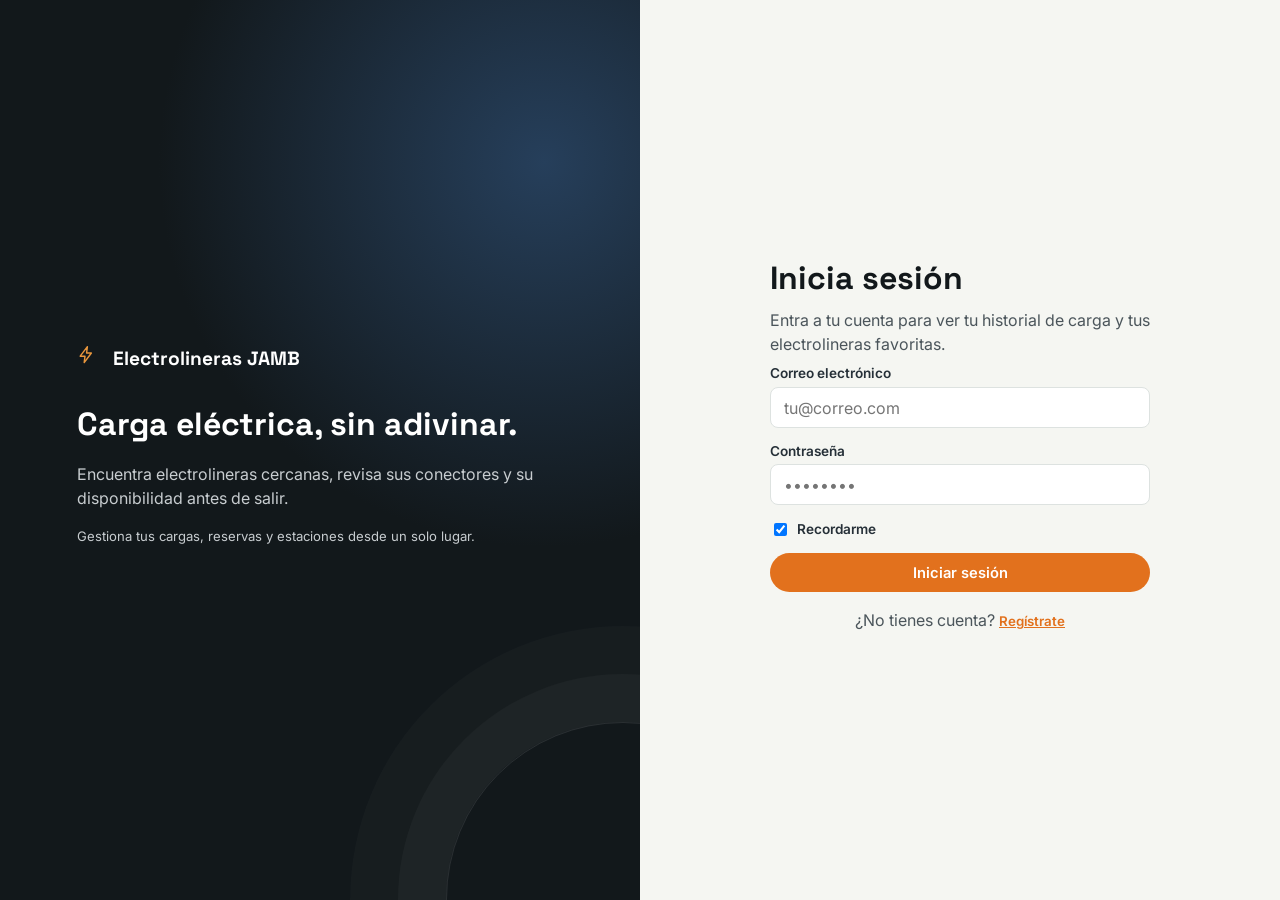
==== index.html @ 21579cc5 "Beta 1.1 J.Bolagay" ====
<!doctype html>
<html lang="es">
<head>
  <meta charset="UTF-8" />
  <meta name="viewport" content="width=device-width, initial-scale=1.0" />
  <meta name="theme-color" content="#12181b" />
  <meta name="description" content="Electrolineras JAMB: encuentra, planea y registra la carga de tu vehículo eléctrico." />
  <link rel="preconnect" href="https://fonts.googleapis.com" />
  <link rel="preconnect" href="https://fonts.gstatic.com" crossorigin />
  <link href="https://fonts.googleapis.com/css2?family=Space+Grotesk:wght@500;600;700&family=Inter:wght@400;500;600;700&display=swap" rel="stylesheet" />
  <link rel="stylesheet" href="style.css" />
  <title>Electrolineras JAMB</title>
</head>
<body>
  <div id="root"></div>

  <!-- Núcleo -->
  <script src="js/supabase-config.js?v=4"></script>
  <script src="js/supabase-api.js?v=1"></script>
  <script src="js/constants.js?v=3"></script>
  <script src="js/utils.js?v=3"></script>
  <script src="js/icons.js?v=3"></script>
  <script src="js/storage.js?v=3"></script>
  <script src="js/state.js?v=3"></script>

  <!-- Lógica de dominio -->
  <script src="js/stations.js?v=3"></script>
  <script src="js/reservations.js?v=3"></script>

  <!-- Vistas -->
  <script src="js/views/today.js?v=3"></script>
  <script src="js/views/plan.js?v=3"></script>
  <script src="js/views/progress.js?v=3"></script>
  <script src="js/views/library.js?v=3"></script>
  <script src="js/views/history.js?v=3"></script>
  <script src="js/views/reservations.js?v=3"></script>
  <script src="js/views/charging.js?v=3"></script>
  <script src="js/views/garage.js?v=3"></script>
  <script src="js/views/admin.js?v=3"></script>

  <!-- Shell / arranque -->
  <script src="js/app.js?v=3"></script>
</body>
</html>
---- style.css ----
/* style.css — Electrolineras JAMB (vanilla JS) */
:root{
  --color-graphite-900:#12181b;--color-graphite-800:#1b2328;--color-graphite-700:#263038;--color-graphite-600:#3a464e;
  --color-blue-600:#e2711d;--color-blue-500:#f28c28;--color-blue-100:#fde9d0;
  --color-copper-500:#e8963d;--color-copper-100:#fbe9d3;
  --color-teal-500:#3fa796;--color-teal-100:#e0f2ee;
  --color-paper-100:#f5f6f2;--color-paper-000:#fff;
  --color-ink-900:#1b2023;--color-ink-600:#4b555b;--color-ink-300:#8b969c;
  --color-line-200:#dde2e0;--color-danger-500:#d9564a;--color-danger-100:#fbe4e1;
  --font-display:"Space Grotesk","Segoe UI",sans-serif;--font-body:"Inter","Segoe UI",sans-serif;
  --radius-sm:8px;--radius-md:14px;--radius-lg:22px;--radius-pill:999px;
  --shadow-card:0 1px 2px #12181b0f,0 10px 24px -14px #12181b47;
  --shadow-pop:0 20px 44px -18px #12181b66;
  --ease:cubic-bezier(.4,0,.2,1);
}
*{box-sizing:border-box}
::selection{background:var(--color-blue-100);color:var(--color-graphite-900)}
html,body{height:100%}
body{margin:0;font-family:var(--font-body);color:var(--color-ink-900);background:var(--color-paper-100);}
h1,h2,h3,h4{font-family:var(--font-display);margin:0 0 .3em;color:var(--color-graphite-900);}
p{margin:0 0 .6em;line-height:1.5;}
.muted{color:var(--color-ink-600);}
.small{font-size:.82rem;}
.eyebrow{text-transform:uppercase;letter-spacing:.06em;font-size:.72rem;font-weight:600;color:var(--color-blue-600);margin:0 0 .2em;}
button{font-family:inherit;cursor:pointer;}
button:disabled{cursor:not-allowed;}
input,select{font-family:inherit;font-size:1rem;padding:.6em .8em;border:1px solid var(--color-line-200);border-radius:var(--radius-sm);background:#fff;color:var(--color-ink-900);width:100%;}
input:focus,select:focus,button:focus-visible{outline:2px solid var(--color-blue-500);outline-offset:1px;}
.icon svg{width:1em;height:1em;display:block;}
.icon{display:inline-flex;width:1.2em;height:1.2em;}

/* --- Botones --- */
.btn{display:inline-flex;align-items:center;gap:.4em;padding:.65em 1.1em;border-radius:var(--radius-pill);border:1px solid transparent;font-weight:600;font-size:.92rem;transition:transform .15s var(--ease),background .15s;}
.btn:active{transform:scale(.97);}
.btn--primary{background:var(--color-blue-600);color:#fff;}
.btn--primary:hover{background:var(--color-blue-500);}
.btn--ghost{background:transparent;border-color:var(--color-line-200);color:var(--color-graphite-800);}
.btn--ghost:hover{background:var(--color-paper-100);}
.btn--danger{background:var(--color-danger-500);color:#fff;}
.btn--success{background:var(--color-teal-500);color:#fff;}
.btn--small{padding:.4em .8em;font-size:.82rem;}
.btn--block{width:100%;justify-content:center;}
.btn--icon{padding:.5em;border-radius:var(--radius-pill);background:transparent;border:1px solid var(--color-line-200);}
.btn--favorite-active{background:var(--color-copper-100);border-color:var(--color-copper-500);color:#8a5417;}
.link-btn{background:none;border:none;color:var(--color-blue-600);font-weight:600;text-decoration:underline;padding:0;}

/* --- Auth --- */
.auth-layout{display:grid;grid-template-columns:1fr 1fr;min-height:100vh;}
.auth-layout__panel{background:radial-gradient(circle at 85% 18%,#263f5b 0,#12181b 42%);color:#fff;padding:clamp(2rem,6vw,5rem);display:flex;flex-direction:column;justify-content:center;gap:.5rem;}
.auth-layout__panel h2{color:#fff;font-size:2rem;}
.auth-layout__panel p{color:#c8cdd0;}
.auth-layout__logo{display:flex;align-items:center;gap:.5em;font-family:var(--font-display);font-weight:700;font-size:1.2rem;margin-bottom:1.5rem;}
.auth-layout__logo .icon{color:var(--color-copper-500);width:1.4em;height:1.4em;}
.auth-layout__content{display:flex;align-items:center;justify-content:center;padding:2rem;}
.auth-card{width:100%;max-width:380px;}
.auth-switch{margin-top:1rem;text-align:center;color:var(--color-ink-600);}
.form-error{color:var(--color-danger-500);font-size:.85rem;}
@media (max-width:800px){.auth-layout{grid-template-columns:1fr;}.auth-layout__panel{padding:2rem;}}

/* --- Formularios --- */
.form{display:flex;flex-direction:column;gap:.9rem;}
.form label{display:flex;flex-direction:column;gap:.35rem;font-size:.85rem;font-weight:600;color:var(--color-graphite-700);}
.form-row{display:grid;grid-template-columns:1fr 1fr 1fr;gap:.7rem;}
.form--inline{flex-direction:row;align-items:flex-end;flex-wrap:wrap;gap:.7rem;}
.form--inline label{flex:1;min-width:140px;}
.checkbox-label{flex-direction:row !important;align-items:center;gap:.5em !important;}
.checkbox-label input{width:auto;}

/* --- App shell --- */
.app-shell__nav ul{list-style:none;margin:0;padding:0;display:flex;flex-direction:column;gap:.2rem;}
.nav-link{display:flex;align-items:center;gap:.7em;width:100%;text-align:left;background:none;border:none;color:#c8cdd0;padding:.7em .8em;border-radius:var(--radius-sm);font-weight:600;}
.nav-link:hover{background:rgba(255,255,255,.06);}
.nav-link.is-active{background:var(--color-blue-600);color:#fff;}
.app-shell__main{display:flex;flex-direction:column;min-width:0;}
.app-shell__topbar{display:flex;justify-content:space-between;align-items:center;padding:.85rem 2rem;border-bottom:1px solid var(--color-line-200);background:rgba(255,255,255,.94);position:sticky;top:0;z-index:20;}
.app-shell__topbar-context{display:flex;align-items:center;gap:1rem;font-size:.85rem;font-weight:600;color:var(--color-ink-600);}
.topbar-notifications{position:relative;display:inline-flex;align-items:center;justify-content:center;width:2.2rem;height:2.2rem;border:1px solid var(--color-line-200);border-radius:50%;background:#fff;color:var(--color-graphite-700);}.topbar-notifications .icon{width:1.1rem;height:1.1rem}.notification-count{position:absolute;top:-.25rem;right:-.2rem;min-width:1.1rem;height:1.1rem;padding:0 .25rem;border-radius:50%;background:var(--color-danger-500);color:#fff;font-size:.65rem;line-height:1.1rem;text-align:center;font-weight:700;}
.topbar-context__section{font-family:var(--font-display);color:var(--color-graphite-800);}
.topbar-context__status{display:flex;align-items:center;gap:.35rem;font-size:.72rem;color:#1f6e60;font-weight:700;}
.view-container{flex:1;padding:clamp(1.25rem,3vw,2.5rem);max-width:1160px;width:100%;margin:0 auto;}
@media (max-width:520px){.auth-layout__panel{min-height:38vh;padding:1.5rem;}.auth-layout__panel h2{font-size:1.55rem}.auth-layout__panel .small{display:none}.auth-layout__content{padding:1.5rem 1rem}.form-row{grid-template-columns:1fr}.modal__actions{flex-direction:column-reverse}.modal__actions .btn{width:100%;justify-content:center}.station-card__actions .btn{flex:1;justify-content:center}}
@media (max-width:520px){.app-shell__topbar-context{gap:.45rem}.topbar-context__status{font-size:0}.topbar-context__status .live-dot{font-size:initial}.view-container{padding:.9rem}.stat-grid{grid-template-columns:1fr 1fr;gap:.65rem}.stat-card{padding:.8rem}.station-grid{grid-template-columns:1fr}.card{padding:1rem}.filter-bar__row select{width:100%}.search-box{min-width:100%}.reservation-row__actions{width:100%}.reservation-row__actions .btn{flex:1;justify-content:center}}

.view-header{margin-bottom:1.25rem;}
.view-header h1{font-size:clamp(1.65rem,3vw,2.15rem);letter-spacing:-.04em;}
.quick-actions{display:flex;gap:.6rem;flex-wrap:wrap;margin-top:1rem;}
.network-banner{display:flex;align-items:center;gap:.75rem;margin-bottom:1.5rem;padding:.8rem 1rem;border:1px solid #bfe5dc;background:linear-gradient(105deg,#effaf7,#fff);border-radius:var(--radius-md);color:var(--color-graphite-800);}
.network-banner__icon{display:inline-flex;width:2rem;height:2rem;padding:.45rem;border-radius:50%;background:var(--color-teal-100);color:#1f6e60;}
.network-banner strong{display:block;font-size:.86rem;}
.network-banner span:not(.badge):not(.network-banner__icon){font-size:.76rem;color:var(--color-ink-600);}
.section-title{margin-top:2rem;font-size:1.15rem;}
.view-actions{margin-bottom:1rem;}

/* --- Tarjetas / stats --- */
.card{background:#fff;border-radius:var(--radius-md);padding:1.2rem;box-shadow:var(--shadow-card);margin-bottom:1rem;}
.stat-grid{display:grid;grid-template-columns:repeat(auto-fit,minmax(160px,1fr));gap:1rem;margin-bottom:1.5rem;}
.stat-card{background:#fff;border-radius:var(--radius-md);padding:1rem 1.2rem;box-shadow:var(--shadow-card);display:flex;align-items:center;gap:.8em;}
.stat-card__icon{width:2.2em;height:2.2em;border-radius:50%;background:var(--color-blue-100);color:var(--color-blue-600);display:flex;align-items:center;justify-content:center;flex-shrink:0;}
.stat-card__value{margin:0;font-weight:700;font-size:1.15rem;font-family:var(--font-display);}
.stat-card__label{margin:0;font-size:.78rem;color:var(--color-ink-600);}

.highlight-card{border:1px solid var(--color-line-200);}
.highlight-card__row{display:flex;justify-content:space-between;align-items:center;gap:1rem;flex-wrap:wrap;}
.network-map-card{padding-bottom:.9rem}.network-map{position:relative;min-height:230px;margin-top:1rem;overflow:hidden;border-radius:var(--radius-md);background:radial-gradient(circle at 20% 30%,#d8efe9 0 10%,transparent 11%),radial-gradient(circle at 78% 70%,#dbe8f7 0 13%,transparent 14%),linear-gradient(135deg,#edf4f0,#dce9ee);border:1px solid #c9dedb}.network-map::before,.network-map::after{content:'';position:absolute;background:rgba(63,167,150,.18);transform:rotate(-18deg);border-radius:50%}.network-map::before{width:140%;height:34px;top:42%;left:-20%}.network-map::after{width:120%;height:26px;top:66%;left:2%;transform:rotate(28deg)}.map-marker{position:absolute;left:var(--x);top:var(--y);z-index:2;width:2rem;height:2rem;border:3px solid #fff;border-radius:50% 50% 50% 0;transform:rotate(-45deg);box-shadow:0 4px 10px #12181b44;background:var(--color-blue-600);color:#fff}.map-marker span{display:block;transform:rotate(45deg);font-size:.7rem;font-weight:700}.map-marker:hover{transform:rotate(-45deg) scale(1.15)}.map-marker--ocupada{background:var(--color-copper-500)}.map-marker--mantenimiento{background:var(--color-ink-300)}.map-label{position:absolute;z-index:1;color:#4b7774;font-size:.78rem;font-weight:700}.map-label--one{left:1rem;bottom:.8rem}.map-legend{display:flex;gap:1rem;flex-wrap:wrap;margin-top:.7rem;font-size:.72rem;color:var(--color-ink-600)}.legend-dot{display:inline-block;width:.55rem;height:.55rem;border-radius:50%;margin-right:.25rem;background:var(--color-blue-600)}.legend-dot--busy{background:var(--color-copper-500)}.legend-dot--maintenance{background:var(--color-ink-300)}.network-banner__refresh{margin-left:auto}

/* --- Estaciones --- */
.station-grid{display:grid;grid-template-columns:repeat(auto-fill,minmax(260px,1fr));gap:1rem;}
.station-card__top{display:flex;justify-content:space-between;align-items:flex-start;gap:.6em;}
.station-card__meta{display:flex;gap:.9em;flex-wrap:wrap;font-size:.82rem;color:var(--color-ink-600);margin:.4em 0;}
.station-card__actions{display:flex;gap:.5em;margin-top:.6em;flex-wrap:wrap;}
.station-card__live{display:flex;gap:.45rem;flex-wrap:wrap;font-size:.74rem;color:var(--color-ink-600);padding:.55rem .65rem;background:var(--color-paper-100);border-radius:var(--radius-sm);}
.station-card__live span:not(:last-child)::after{content:'·';margin-left:.45rem;color:var(--color-ink-300);}
.live-strip{display:flex;align-items:center;gap:.45rem;width:max-content;max-width:100%;margin:-.55rem 0 1rem;padding:.4rem .7rem;border-radius:var(--radius-pill);background:var(--color-teal-100);color:#1f6e60;font-size:.76rem;font-weight:600;}
.live-dot{width:.5rem;height:.5rem;border-radius:50%;background:var(--color-teal-500);box-shadow:0 0 0 4px #3fa79622;animation:pulse 1.8s ease-in-out infinite;}
.reservation-estimate{font-weight:700;color:var(--color-graphite-800);}
.badge{display:inline-block;padding:.25em .7em;border-radius:var(--radius-pill);font-size:.72rem;font-weight:700;white-space:nowrap;}
.badge--teal{background:var(--color-teal-100);color:#1f6e60;}
.badge--copper{background:var(--color-copper-100);color:#8a5417;}
.badge--ink{background:#e7e9e8;color:var(--color-ink-600);}
.badge--danger{background:var(--color-danger-100);color:#9c2f26;}
.rating{color:var(--color-copper-500);font-size:.85rem;margin:.2em 0;}

/* --- Filtros --- */
.filter-bar__row{display:flex;gap:.7rem;flex-wrap:wrap;margin-bottom:1rem;}
.search-box{flex:1;min-width:180px;display:flex;align-items:center;gap:.5em;background:#fff;border:1px solid var(--color-line-200);border-radius:var(--radius-pill);padding:.3em .9em;}
.search-box .icon{color:var(--color-ink-300);}
.search-box input{border:none;padding:.4em 0;}
.search-box input:focus{outline:none;}
.filter-bar__row select{width:auto;border-radius:var(--radius-pill);}
.filter-check{display:inline-flex;align-items:center;gap:.4rem;padding:.55rem .75rem;border:1px solid var(--color-line-200);border-radius:var(--radius-pill);background:#fff;font-size:.78rem;white-space:nowrap}.filter-check input{width:auto;margin:0}

/* --- Actividad / historial --- */
.activity-list{list-style:none;margin:0;padding:0;display:flex;flex-direction:column;gap:.5rem;}
.activity-row{display:flex;align-items:center;gap:.8em;background:#fff;border-radius:var(--radius-md);padding:.7em 1em;box-shadow:var(--shadow-card);}
.activity-row__icon{width:2em;height:2em;border-radius:50%;background:var(--color-blue-100);color:var(--color-blue-600);display:flex;align-items:center;justify-content:center;flex-shrink:0;}
.activity-row__body{flex:1;}
.activity-row__body p{margin:0;}
.activity-row__kwh{font-weight:700;}
.activity-row__end{text-align:right;}
.activity-row__end p{margin:0;}

/* --- Plan --- */
.plan-list{display:flex;flex-direction:column;gap:.6rem;}
.plan-row{display:flex;align-items:center;justify-content:space-between;gap:1rem;flex-wrap:wrap;}
.plan-row--today{border:1.5px solid var(--color-blue-500);}
.plan-row__day{min-width:110px;}
.plan-row__body{flex:1;}
.plan-row__body p{margin:0;}
.plan-row__actions{display:flex;gap:.4em;}

/* --- Progreso --- */
.progress-chart{width:100%;height:220px;}
.progress-bar{height:10px;border-radius:var(--radius-pill);background:var(--color-line-200);overflow:hidden;margin-top:.5em;}
.progress-bar__fill{height:100%;background:var(--color-teal-500);border-radius:var(--radius-pill);transition:width .3s var(--ease);}
.compliance__row{display:flex;justify-content:space-between;align-items:center;}
.compliance__pct{font-family:var(--font-display);font-size:1.6rem;font-weight:700;margin:0;}

/* --- Biblioteca / detalle --- */
.chip-row{display:flex;flex-wrap:wrap;gap:.4em;}
.chip{background:var(--color-paper-100);border-radius:var(--radius-pill);padding:.3em .8em;font-size:.78rem;color:var(--color-graphite-700);}
.chip--pickable{border:1px solid var(--color-line-200);cursor:pointer;background:#fff;}
.chip--pickable.is-active{background:var(--color-blue-600);color:#fff;border-color:var(--color-blue-600);}
.chip-row--pick{gap:.5em;}
.connector-list{list-style:none;padding:0;margin:0 0 1rem;display:flex;flex-direction:column;gap:.4rem;}
.connector-list li{display:flex;justify-content:space-between;background:var(--color-paper-100);padding:.5em .8em;border-radius:var(--radius-sm);font-size:.88rem;}
.station-detail__top{display:flex;justify-content:space-between;align-items:center;margin-bottom:.5em;}
.price-line{font-weight:600;}

/* --- Reservas --- */
.reservation-list{display:flex;flex-direction:column;gap:.6rem;}
.reservation-row{display:flex;justify-content:space-between;align-items:center;gap:1rem;flex-wrap:wrap;}
.reservation-row p{margin:0;}
.reservation-row__actions{display:flex;gap:.4em;}

/* --- Carga guiada --- */
.view--charging{max-width:480px;margin:0 auto;position:relative;}
.charging__exit{position:absolute;top:0;right:0;}
.charging__progress{display:flex;gap:.4em;margin:.5rem 0 1.2rem;}
.charging__dot{height:6px;flex:1;border-radius:var(--radius-pill);background:var(--color-line-200);}
.charging__dot.is-active{background:var(--color-blue-600);}
.connector-pick{display:flex;flex-direction:column;gap:.6rem;}
.connector-pick__item{display:flex;justify-content:space-between;align-items:center;width:100%;background:#fff;border:1px solid var(--color-line-200);border-radius:var(--radius-md);padding:.9em 1.1em;text-align:left;}
.connector-pick__item:hover{border-color:var(--color-blue-500);}
.connector-pick__item.is-disabled{opacity:.5;cursor:not-allowed;}
.connector-pick__item p{margin:0;}
.charging__confirm,.charging__live,.charging__summary{text-align:center;}
.charging__ring{width:120px;height:120px;border-radius:50%;background:var(--color-blue-100);color:var(--color-blue-600);display:flex;align-items:center;justify-content:center;margin:0 auto 1rem;font-size:2.4rem;animation:pulse 1.6s ease-in-out infinite;}
@keyframes pulse{0%,100%{transform:scale(1);}50%{transform:scale(1.06);}}
.charging__kwh{font-family:var(--font-display);font-size:2.2rem;font-weight:700;margin:0;}
.charging__summary-icon{display:inline-flex;width:3em;height:3em;border-radius:50%;background:var(--color-teal-100);color:var(--color-teal-500);align-items:center;justify-content:center;margin-bottom:.5rem;}
.charging__summary-grid{display:grid;grid-template-columns:1fr 1fr;gap:.8rem;margin:1rem 0;text-align:left;}
.charging__summary-item p{margin:0;}
.charging__summary-item p:last-child{font-weight:700;font-size:1.05rem;}

/* --- Modal --- */
.modal-overlay{position:fixed;inset:0;background:rgba(18,24,27,.55);display:flex;align-items:center;justify-content:center;padding:1rem;z-index:100;}
.modal{background:#fff;border-radius:var(--radius-lg);padding:1.5rem;max-width:480px;width:100%;max-height:90vh;overflow-y:auto;box-shadow:var(--shadow-pop);}
.modal__header{display:flex;justify-content:space-between;align-items:flex-start;margin-bottom:1rem;}
.modal__header h2{margin:0;}
.modal__actions{display:flex;justify-content:flex-end;gap:.6em;margin-top:1.2rem;}

/* --- Toast --- */
.toast{position:fixed;bottom:1.5rem;left:50%;transform:translate(-50%,20px);background:var(--color-graphite-900);color:#fff;padding:.75em 1.3em;border-radius:var(--radius-pill);box-shadow:var(--shadow-pop);opacity:0;transition:all .25s var(--ease);z-index:200;font-size:.9rem;}
.toast.is-visible{opacity:1;transform:translate(-50%,0);}
.toast--danger{background:var(--color-danger-500);}
.toast--teal{background:var(--color-teal-500);}
.notification-list{display:flex;flex-direction:column;gap:.5rem}.notification-item{display:flex;align-items:flex-start;gap:.7rem;width:100%;padding:.75rem;border:1px solid transparent;border-radius:var(--radius-sm);background:var(--color-paper-100);text-align:left}.notification-item.is-unread{border-color:#bfe5dc;background:#effaf7}.notification-item strong,.notification-item small{display:block}.notification-item small{margin-top:.2rem;line-height:1.35}.notification-item__dot{width:.55rem;height:.55rem;border-radius:50%;margin-top:.35rem;flex-shrink:0;background:var(--color-ink-300)}.notification-item__dot--teal{background:var(--color-teal-500)}.notification-item__dot--copper{background:var(--color-copper-500)}

/* --- Módulos de producto: cercanía, impacto y patrocinio --- */
.nearest-card{display:grid;grid-template-columns:minmax(0,1.35fr) minmax(180px,.8fr) auto;align-items:center;gap:1.25rem;margin-bottom:1.5rem;padding:1.25rem 1.35rem;border-radius:var(--radius-lg);background:linear-gradient(115deg,#fff,#eef5ff);border:1px solid #cbdaf5;box-shadow:var(--shadow-card);position:relative;overflow:hidden;}
.nearest-card::after{content:'';position:absolute;width:11rem;height:11rem;right:16%;top:-7rem;border-radius:50%;border:1px solid #cbdaf5;box-shadow:0 0 0 1.5rem #dce8fb55;pointer-events:none;}
.nearest-card__copy,.nearest-card__status,.nearest-card__actions{position:relative;z-index:1;}
.nearest-card h2{font-size:1.25rem;margin:.05rem 0 .35rem;}
.nearest-card__station{font:600 1rem var(--font-display);margin:0 0 .3rem;color:var(--color-graphite-800);}
.nearest-card__pin{display:inline-flex;width:.9rem;height:.9rem;color:var(--color-blue-600);vertical-align:-.12em;}
.nearest-card__status{display:flex;flex-direction:column;align-items:flex-start;gap:.35rem;padding-left:1.2rem;border-left:1px solid #cbdaf5;}
.nearest-card__status strong{font:700 1.05rem var(--font-display);}
.nearest-card__actions{display:flex;flex-direction:column;gap:.45rem;min-width:130px;}
.impact-partners-grid{display:grid;grid-template-columns:minmax(0,.8fr) minmax(0,1.2fr);gap:1rem;margin-top:1.5rem;}
.impact-strip,.sponsors-card{background:#fff;border-radius:var(--radius-md);box-shadow:var(--shadow-card);padding:1rem 1.15rem;}
.impact-strip{display:flex;align-items:center;gap:.8rem;background:linear-gradient(120deg,#effaf7,#fff);border:1px solid #bfe5dc;}
.impact-strip__icon{display:flex;width:2.5rem;height:2.5rem;align-items:center;justify-content:center;border-radius:50%;background:var(--color-teal-100);color:#1f6e60;flex-shrink:0;}
.impact-strip strong{display:block;font:700 1.15rem var(--font-display);}
.impact-strip p{margin:.1rem 0 0;}
.sponsors-card h3{font-size:1rem;margin:.1rem 0 .8rem;}
.sponsor-row{display:flex;flex-wrap:wrap;gap:.45rem;}
.sponsor-pill{padding:.4rem .65rem;border-radius:var(--radius-pill);background:var(--color-paper-100);color:var(--color-graphite-700);font-size:.7rem;font-weight:700;animation:fade-up .4s calc(var(--i) * .06s) both;}
@media (max-width:850px){.nearest-card{grid-template-columns:1fr 1fr}.nearest-card__actions{grid-column:1/-1;flex-direction:row}.nearest-card__actions .btn{flex:1;justify-content:center}.impact-partners-grid{grid-template-columns:1fr;}}
@media (max-width:520px){.nearest-card{grid-template-columns:1fr;gap:.85rem;padding:1rem}.nearest-card__status{padding:0;border:0}.nearest-card__actions{grid-column:auto}.nearest-card__actions .btn{font-size:.78rem}.impact-strip,.sponsors-card{padding:.9rem}.sponsor-pill{font-size:.66rem;}}

.payment-flow-card{border:1px solid #cbdaf5;}
.payment-flow__intro{display:flex;align-items:center;gap:.75rem;margin:-.2rem 0 1.1rem;padding:.8rem;border-radius:var(--radius-sm);background:linear-gradient(105deg,#eef5ff,#fff);}
.payment-flow__intro strong{display:block;font:700 .95rem var(--font-display);}
.payment-flow__intro p{margin:.15rem 0 0;}
.payment-flow__intro .badge{margin-left:auto;}
.payment-flow__icon{display:flex;width:2.2rem;height:2.2rem;align-items:center;justify-content:center;border-radius:50%;background:var(--color-blue-100);color:var(--color-blue-600);flex-shrink:0;}
.reservation-estimate{padding:.75rem .9rem;border-radius:var(--radius-sm);background:var(--color-teal-100);color:#1f6e60;}
.policy-note{display:flex;flex-direction:column;gap:.2rem;padding:.7rem .85rem;border-left:3px solid var(--color-copper-500);background:var(--color-copper-100);color:#704716;font-size:.78rem;line-height:1.4;}
.policy-note strong{font-size:.8rem;}

/* --- Motion system: entrada de vistas y microinteracciones --- */
html{scroll-behavior:smooth;}
body{overflow-x:hidden;}
.view-container--enter{animation:view-enter .46s var(--ease) both;}
.view-container--enter .view-header{animation:fade-up .42s .04s var(--ease) both;}
.view-container--enter .network-banner,.view-container--enter .stat-card,.view-container--enter .card,.view-container--enter .section-title,.view-container--enter .station-card,.view-container--enter .activity-row{animation:fade-up .42s var(--ease) both;}
.view-container--enter .network-banner{animation-delay:.08s;}
.view-container--enter .stat-card:nth-child(2),.view-container--enter .station-card:nth-child(2),.view-container--enter .activity-row:nth-child(2){animation-delay:.07s;}
.view-container--enter .stat-card:nth-child(3),.view-container--enter .station-card:nth-child(3),.view-container--enter .activity-row:nth-child(3){animation-delay:.12s;}
.view-container--enter .stat-card:nth-child(4),.view-container--enter .station-card:nth-child(4),.view-container--enter .activity-row:nth-child(4){animation-delay:.17s;}
.card,.stat-card,.station-card,.activity-row,.plan-row,.reservation-row{transition:transform .22s var(--ease),box-shadow .22s var(--ease),border-color .22s var(--ease);}
.card:hover,.stat-card:hover,.station-card:hover,.activity-row:hover{transform:translateY(-3px);box-shadow:0 14px 30px -18px #12181b66;}
.station-card:hover{border-color:#c7d8f7;}
.btn,.nav-link,.topbar-notifications,.chip--pickable,.connector-pick__item,.map-marker{transition:transform .18s var(--ease),background-color .18s var(--ease),border-color .18s var(--ease),box-shadow .18s var(--ease),color .18s var(--ease);}
.btn:hover:not(:disabled){transform:translateY(-1px);}
.btn--primary:hover,.btn--success:hover,.btn--danger:hover{box-shadow:0 7px 16px -10px currentColor;}
.nav-link:hover{transform:translateX(3px);}
.topbar-notifications:hover{transform:scale(1.06);box-shadow:0 5px 12px -8px #12181b66;}
.map-marker{animation:marker-pop .52s var(--ease) both;}
.map-marker:nth-child(2){animation-delay:.08s}.map-marker:nth-child(3){animation-delay:.16s}.map-marker:nth-child(4){animation-delay:.24s}
.network-map::before{animation:road-drift 10s ease-in-out infinite alternate;}
.network-map::after{animation:road-drift 12s 1s ease-in-out infinite alternate-reverse;}
.modal-overlay{animation:overlay-in .2s ease both;}
.modal{animation:modal-in .3s var(--ease) both;}
.auth-layout__panel{position:relative;overflow:hidden;}
.auth-layout__panel::after{content:'';position:absolute;width:22rem;height:22rem;right:-10rem;bottom:-11rem;border:1px solid rgba(255,255,255,.1);border-radius:50%;box-shadow:0 0 0 3rem rgba(255,255,255,.03),0 0 0 6rem rgba(255,255,255,.02);animation:orbit-glow 8s ease-in-out infinite alternate;pointer-events:none;}
.auth-card{animation:fade-up .55s var(--ease) both;}
.live-strip{animation:fade-up .4s .1s var(--ease) both;}
@keyframes view-enter{from{opacity:.2;transform:translateY(8px)}to{opacity:1;transform:none}}
@keyframes fade-up{from{opacity:0;transform:translateY(10px)}to{opacity:1;transform:none}}
@keyframes marker-pop{from{opacity:0;transform:rotate(-45deg) scale(.55)}to{opacity:1;transform:rotate(-45deg) scale(1)}}
@keyframes road-drift{from{transform:translateX(-2%) rotate(-18deg)}to{transform:translateX(3%) rotate(-15deg)}}
@keyframes overlay-in{from{opacity:0}to{opacity:1}}
@keyframes modal-in{from{opacity:0;transform:translateY(12px) scale(.98)}to{opacity:1;transform:none}}
@keyframes orbit-glow{from{transform:translate(-10px,8px) scale(.96)}to{transform:translate(10px,-8px) scale(1.04)}}
@media (prefers-reduced-motion:reduce){*,*::before,*::after{animation-duration:.01ms !important;animation-iteration-count:1 !important;scroll-behavior:auto !important;transition-duration:.01ms !important}.card:hover,.stat-card:hover,.station-card:hover,.activity-row:hover,.btn:hover:not(:disabled),.nav-link:hover{transform:none;}}

/* --- Fase 2: protagonismo del usuario --- */
.garage-hero{display:grid;grid-template-columns:auto 1fr auto;align-items:center;gap:1rem;padding:1.25rem;margin-bottom:1.25rem;border-radius:var(--radius-lg);background:linear-gradient(120deg,var(--color-graphite-900),#263f5b);color:#fff;box-shadow:var(--shadow-pop);}
.garage-hero h2{color:#fff;margin-bottom:.6rem}.garage-hero .eyebrow{color:#9fc0ff}.garage-hero .progress-bar{background:rgba(255,255,255,.18)}.garage-hero .progress-bar__fill{background:var(--color-copper-500)}
.garage-hero__icon{display:flex;width:3.25rem;height:3.25rem;padding:.8rem;border-radius:50%;background:rgba(255,255,255,.12);color:var(--color-copper-500)}.garage-hero__pct{font-family:var(--font-display);font-size:1.7rem;font-weight:700}
.garage-grid{display:grid;grid-template-columns:1fr 1fr;gap:1rem;margin-bottom:1rem}.garage-card{margin:0}.garage-card__heading,.section-heading{display:flex;align-items:center;justify-content:space-between;gap:1rem}.garage-card__heading{justify-content:flex-start}.garage-card__heading h2,.section-heading h2{margin:0}
.vehicle-specs,.impact-card__detail{display:flex;gap:.5rem;flex-wrap:wrap;margin:1rem 0}.vehicle-specs span,.impact-card__detail span{padding:.35rem .65rem;border-radius:var(--radius-pill);background:var(--color-paper-100);font-size:.76rem;color:var(--color-ink-600)}.impact-card h2{font-size:2rem;margin-top:.5rem}.impact-card__detail{justify-content:space-between;border-top:1px solid var(--color-line-200);padding-top:.8rem}.garage-preferences{margin-top:1rem}.garage-notifications{padding-bottom:.65rem}
.favorite-list{display:flex;flex-direction:column;gap:.55rem;margin-top:1rem}.favorite-row{display:flex;align-items:center;gap:.7rem;padding:.7rem;background:var(--color-paper-100);border-radius:var(--radius-sm)}.favorite-row>div{flex:1;display:flex;flex-direction:column;gap:.15rem}.favorite-row__star{color:var(--color-copper-500);font-size:1.25rem}.empty-state{text-align:center;padding:2rem}
@media (max-width:680px){.garage-grid{grid-template-columns:1fr}.garage-hero{grid-template-columns:auto 1fr}.garage-hero__pct{grid-column:2}.network-banner{align-items:flex-start;flex-wrap:wrap}.network-banner .badge{margin-left:2.75rem}}

/* --- Progreso renovado --- */
.progress-hero{display:flex;align-items:center;justify-content:space-between;gap:1rem;margin-bottom:1.25rem;padding:1.35rem 1.5rem;border-radius:var(--radius-lg);background:linear-gradient(120deg,#17242a,#28506a);color:#fff;box-shadow:var(--shadow-pop)}
.progress-hero h2{color:#fff;font-size:clamp(1.5rem,3vw,2rem);margin:.25rem 0}.progress-hero p:not(.eyebrow){margin:0;color:#d9e6eb}.progress-hero .eyebrow{color:#a6d6ed}
.progress-hero__ring{display:flex;flex-direction:column;align-items:center;justify-content:center;width:102px;height:102px;border-radius:50%;background:conic-gradient(var(--color-copper-500) var(--progress),rgba(255,255,255,.16) 0);position:relative;flex-shrink:0}.progress-hero__ring::after{content:'';position:absolute;inset:9px;border-radius:50%;background:#203b4e}.progress-hero__ring strong,.progress-hero__ring span{position:relative;z-index:1}.progress-hero__ring strong{font:700 1.35rem var(--font-display)}.progress-hero__ring span{font-size:.68rem;color:#c9dbe1}
.progress-stat-grid{display:grid;grid-template-columns:repeat(4,1fr);gap:.8rem;margin-bottom:1.25rem}.progress-stat{display:flex;gap:.65rem;align-items:flex-start;background:#fff;padding:1rem;border-radius:var(--radius-md);box-shadow:var(--shadow-card)}.progress-stat__icon{display:flex;width:2rem;height:2rem;padding:.42rem;border-radius:50%;background:var(--color-blue-100);color:var(--color-blue-600);flex-shrink:0}.progress-stat strong,.progress-stat span,.progress-stat small{display:block}.progress-stat strong{font:700 1.15rem var(--font-display)}.progress-stat span{font-size:.78rem;font-weight:600}.progress-stat small{margin-top:.15rem;color:var(--color-ink-300);font-size:.68rem;line-height:1.25}
.progress-layout{display:grid;grid-template-columns:minmax(0,1.55fr) minmax(260px,.8fr);gap:1rem}.progress-chart-card{margin:0}.progress-chart{height:260px}.progress-caption{margin-top:.75rem}.progress-side{display:flex;flex-direction:column;gap:1rem}.progress-side .card{margin:0}.milestone-card h2,.next-step-card h2{margin:.1rem 0 .8rem}.milestone-list{display:flex;flex-direction:column;gap:.7rem}.milestone{display:flex;align-items:center;gap:.65rem;opacity:.55}.milestone.is-done{opacity:1}.milestone__icon{display:flex;align-items:center;justify-content:center;width:1.8rem;height:1.8rem;border-radius:50%;border:1px solid var(--color-line-200);font-weight:700;color:var(--color-ink-300)}.milestone.is-done .milestone__icon{background:var(--color-teal-100);border-color:var(--color-teal-500);color:#1f6e60}.milestone strong,.milestone span{display:block}.next-step-card{background:var(--color-copper-100);border:1px solid #f2cf9f}.manual-log-card{margin-top:1rem}.manual-log-card .form{margin-top:1rem}
@media (max-width:900px){.progress-stat-grid{grid-template-columns:repeat(2,1fr)}.progress-layout{grid-template-columns:1fr}}
@media (max-width:520px){.progress-hero{padding:1rem}.progress-hero__ring{width:78px;height:78px}.progress-hero__ring strong{font-size:1rem}.progress-stat-grid{grid-template-columns:1fr 1fr;gap:.55rem}.progress-stat{padding:.75rem;gap:.45rem}.progress-stat small{display:none}.progress-chart{height:220px}}

/* --- Panel administrativo operativo --- */
.admin-action-bar{display:flex;align-items:center;justify-content:space-between;gap:1rem;margin-bottom:1.25rem;padding:.75rem 1rem;border-radius:var(--radius-md);background:#fff;border:1px solid var(--color-line-200);box-shadow:var(--shadow-card);}
.admin-action-bar .live-strip{margin:0;background:var(--color-teal-100);}
.admin-action-bar__actions{display:flex;gap:.5rem;flex-wrap:wrap;}
.admin-stat-grid{display:grid;grid-template-columns:repeat(3,1fr);gap:.8rem;margin-bottom:1.25rem;}
.admin-stat{display:flex;align-items:flex-start;gap:.7rem;padding:1rem;background:#fff;border-radius:var(--radius-md);box-shadow:var(--shadow-card);border:1px solid transparent;transition:transform .2s var(--ease),border-color .2s var(--ease);}
.admin-stat:hover{transform:translateY(-2px);border-color:#cbdaf5;}
.admin-stat__icon{display:flex;width:2.2rem;height:2.2rem;align-items:center;justify-content:center;padding:.45rem;border-radius:50%;background:var(--color-blue-100);color:var(--color-blue-600);flex-shrink:0;}
.admin-stat strong,.admin-stat span,.admin-stat small{display:block;}.admin-stat strong{font:700 1.22rem var(--font-display);}.admin-stat span{font-size:.78rem;font-weight:600;color:var(--color-graphite-800);}.admin-stat small{margin-top:.15rem;font-size:.68rem;color:var(--color-ink-300);}
.admin-alert{display:flex;align-items:center;gap:.75rem;margin-bottom:1.25rem;padding:.8rem 1rem;border-radius:var(--radius-md);font-size:.82rem;}.admin-alert strong{font-family:var(--font-display);}.admin-alert span{color:var(--color-ink-600);}.admin-alert .link-btn{margin-left:auto;}.admin-alert--warning{background:var(--color-copper-100);border:1px solid #f2cf9f;color:#704716;}.admin-alert--success{background:var(--color-teal-100);border:1px solid #bfe5dc;color:#1f6e60;}
.admin-dashboard-grid{display:grid;grid-template-columns:minmax(0,1.3fr) minmax(280px,.7fr);gap:1rem;}.admin-dashboard-grid .card{margin:0;}.admin-table-card,.admin-activity-card{min-width:0;}.admin-station-table{margin-top:1rem;}.admin-station-row{display:grid;grid-template-columns:minmax(0,1.4fr) auto auto auto;align-items:center;gap:.8rem;padding:.75rem 0;border-top:1px solid var(--color-line-200);font-size:.8rem;}.admin-station-row__name{display:flex;align-items:center;gap:.45rem;min-width:0;}.admin-station-row__name strong{overflow:hidden;text-overflow:ellipsis;white-space:nowrap;}.admin-station-row__name small{display:block;margin-left:.3rem;}.status-dot{width:.55rem;height:.55rem;border-radius:50%;background:var(--color-ink-300);flex-shrink:0;}.status-dot--teal{background:var(--color-teal-500);box-shadow:0 0 0 4px #3fa79622;}.status-dot--copper{background:var(--color-copper-500);}.status-dot--ink{background:var(--color-ink-300);}.admin-live-number{font-weight:700;color:var(--color-graphite-800);white-space:nowrap;}.audit-row{display:flex;align-items:flex-start;gap:.65rem;padding:.7rem 0;border-top:1px solid var(--color-line-200);}.audit-row>div{min-width:0;flex:1;}.audit-row strong{display:block;font-size:.8rem;}.audit-row p{margin:.1rem 0 0;line-height:1.3;}.audit-row time{white-space:nowrap;}.audit-row__icon{display:flex;width:1.7rem;height:1.7rem;align-items:center;justify-content:center;border-radius:50%;background:var(--color-blue-100);color:var(--color-blue-600);}.audit-row__icon .icon{width:.8rem;height:.8rem;}
.admin-toolbar{display:flex;align-items:center;gap:.7rem;justify-content:space-between;margin-bottom:1rem;}.admin-toolbar .search-box{max-width:420px;}.admin-search{border:0;padding:.4em 0;outline:0;}.admin-filter{width:auto;min-width:150px;border-radius:var(--radius-pill);}.admin-card-grid{display:grid;grid-template-columns:repeat(auto-fill,minmax(280px,1fr));gap:1rem;}.admin-card-grid .card,.admin-user-grid .card{margin:0;}.admin-station-card h3{font-size:1.05rem;margin:.1rem 0;}.admin-station-metrics{display:grid;grid-template-columns:repeat(3,1fr);gap:.45rem;margin:1rem 0;}.admin-station-metrics>div{padding:.55rem .45rem;text-align:center;border-radius:var(--radius-sm);background:var(--color-paper-100);}.admin-station-metrics strong,.admin-station-metrics span{display:block;}.admin-station-metrics strong{font:700 .9rem var(--font-display);}.admin-station-metrics span{margin-top:.15rem;font-size:.63rem;color:var(--color-ink-600);}.admin-reservation-list{display:flex;flex-direction:column;gap:.7rem;}.admin-reservation-row{display:flex;align-items:center;justify-content:space-between;gap:1rem;margin:0;}.admin-reservation-row__main{display:flex;align-items:center;gap:.7rem;min-width:0;}.admin-reservation-row__main>div:last-child{min-width:0;}.admin-reservation-row__main strong{display:block;}.admin-reservation-row__main p{margin:.1rem 0;}.admin-reservation-row__side{display:flex;align-items:flex-end;flex-direction:column;gap:.4rem;flex-shrink:0;}.admin-reservation-row__side .btn{white-space:nowrap;}.admin-reservation-avatar,.admin-user-avatar{display:flex;align-items:center;justify-content:center;border-radius:50%;background:var(--color-graphite-900);color:#fff;font:700 1rem var(--font-display);flex-shrink:0;}.admin-reservation-avatar{width:2.2rem;height:2.2rem;}.admin-user-grid{display:grid;grid-template-columns:repeat(auto-fill,minmax(260px,1fr));gap:1rem;}.admin-user-card__top{display:flex;align-items:center;gap:.7rem;}.admin-user-avatar{width:2.6rem;height:2.6rem;background:var(--color-copper-500);}.admin-user-card__top>div:nth-child(2){flex:1;min-width:0;}.admin-user-card__top strong,.admin-user-card__top p{display:block;overflow:hidden;text-overflow:ellipsis;white-space:nowrap;}.admin-user-card__top p{margin:.15rem 0 0;}.admin-user-stats{display:grid;grid-template-columns:repeat(3,1fr);gap:.35rem;margin:1rem 0 .65rem;padding:.65rem 0;border-top:1px solid var(--color-line-200);border-bottom:1px solid var(--color-line-200);}.admin-user-stats span{font-size:.68rem;text-align:center;color:var(--color-ink-600);}.admin-user-stats strong{display:block;color:var(--color-graphite-800);font:700 .9rem var(--font-display);}.view--admin .view-header{margin-bottom:1.25rem;}.view--admin .view-header h1{margin-bottom:.2rem;}
@media (max-width:900px){.admin-stat-grid{grid-template-columns:repeat(2,1fr);}.admin-dashboard-grid{grid-template-columns:1fr;}.admin-station-row{grid-template-columns:minmax(0,1fr) auto auto;}.admin-station-row>.muted{grid-column:2/-1;}.admin-toolbar{align-items:stretch;flex-wrap:wrap;}.admin-toolbar .search-box{max-width:none;flex:1;}}
@media (max-width:560px){.admin-action-bar,.admin-toolbar{align-items:stretch;flex-direction:column;}.admin-action-bar__actions .btn{flex:1;justify-content:center;}.admin-stat-grid{gap:.55rem;}.admin-stat{padding:.75rem;gap:.45rem;}.admin-stat small{display:none;}.admin-stat strong{font-size:1rem;}.admin-alert{align-items:flex-start;flex-wrap:wrap;}.admin-alert .link-btn{margin-left:0;}.admin-station-row{grid-template-columns:1fr auto;gap:.45rem;}.admin-station-row>.admin-live-number{grid-column:1;}.admin-station-row>.muted{grid-column:2;grid-row:2;}.admin-reservation-row{align-items:flex-start;flex-direction:column;}.admin-reservation-row__side{align-items:flex-start;width:100%;}.admin-reservation-row__side .btn{width:100%;justify-content:center;}.admin-filter{width:100%;}.admin-toolbar .admin-filter{min-height:2.5rem;}}


/* --- Navegación superior fija --- */
.app-shell{display:block;min-height:100vh;background:var(--color-paper-100);}
.app-shell__main{min-width:0;}
.app-shell__topbar{position:sticky;top:0;display:flex;align-items:center;gap:1rem;min-height:76px;padding:.75rem clamp(1rem,3vw,2.5rem);background:rgba(255,255,255,.92);backdrop-filter:blur(18px);border-bottom:1px solid rgba(221,226,224,.8);box-shadow:0 8px 24px -22px #12181b80;z-index:20;}
.app-shell__brand{display:flex;align-items:center;gap:.7rem;flex:0 0 auto;}
.app-shell__logo{display:flex;align-items:center;gap:.5em;font-family:var(--font-display);font-weight:700;font-size:1.05rem;letter-spacing:-.02em;white-space:nowrap;}
.app-shell__logo .icon{color:var(--color-copper-500);}
.app-shell__brand-plan{padding:.25rem .55rem;border-radius:var(--radius-pill);background:var(--color-paper-100);color:var(--color-ink-600);font-size:.68rem;font-weight:700;white-space:nowrap;}
.app-shell__nav{flex:1;min-width:0;overflow-x:auto;scrollbar-width:none;}
.app-shell__nav::-webkit-scrollbar{display:none;}
.app-shell__nav ul{display:flex;align-items:center;justify-content:center;gap:.25rem;list-style:none;margin:0;padding:0;min-width:max-content;}
.nav-link{display:flex;align-items:center;gap:.45em;width:auto;white-space:nowrap;text-align:left;background:transparent;border:1px solid transparent;color:var(--color-ink-600);padding:.55em .72em;border-radius:var(--radius-pill);font-size:.78rem;font-weight:700;}
.nav-link:hover{background:var(--color-paper-100);transform:translateY(-1px);}
.nav-link.is-active{background:var(--color-graphite-900);color:#fff;box-shadow:0 8px 16px -12px var(--color-graphite-900);}
.app-shell__topbar-context{display:none;}
.app-shell__logout{flex:0 0 auto;}
.view-container{padding-top:clamp(1.5rem,3vw,2.75rem);}
@media (max-width:1100px){.app-shell__topbar{gap:.65rem}.app-shell__brand-plan{display:none}.nav-link{padding:.52em .62em;font-size:.74rem}.nav-link .icon{display:none}.app-shell__logout{font-size:.76rem;padding:.5em .75em}.app-shell__logout .icon{display:none;}}
@media (max-width:760px){.app-shell__topbar{align-items:center;flex-wrap:wrap;padding:.7rem .9rem;min-height:auto}.app-shell__brand{order:1}.topbar-notifications{order:2;margin-left:auto}.app-shell__logout{order:3}.app-shell__nav{order:4;flex-basis:100%;margin-top:.15rem}.app-shell__nav ul{justify-content:flex-start}.view-container{padding:1.15rem .9rem;}}
@media (max-width:430px){.app-shell__logo{font-size:.92rem}.app-shell__logout{font-size:0;width:2.2rem;height:2.2rem;padding:.5rem}.app-shell__logout .icon{display:inline-flex}.nav-link{font-size:.7rem;padding:.5em .7em}.view-container{padding-inline:.75rem;}}
@media (prefers-reduced-motion:reduce){.app-shell__topbar{backdrop-filter:none;}}


/* --- Identidad visual personalizable --- */
.app-shell{--accent:var(--color-blue-600);--accent-soft:var(--color-blue-100);--accent-deep:#1d4ed8;background:linear-gradient(180deg,#f8fafc 0%,var(--color-paper-100) 34%);}
.app-shell--copper{--accent:var(--color-copper-500);--accent-soft:var(--color-copper-100);--accent-deep:#a96018;}
.app-shell--teal{--accent:var(--color-teal-500);--accent-soft:var(--color-teal-100);--accent-deep:#197466;}
.app-shell--violet{--accent:#8b5cf6;--accent-soft:#ede9fe;--accent-deep:#6d28d9;}
.app-shell .btn--primary{background:var(--accent);}
.app-shell .btn--primary:hover{background:var(--accent-deep);}
.app-shell .eyebrow{color:var(--accent);}
.app-shell .nav-link.is-active{background:var(--accent);}
.app-shell .stat-card__icon{background:var(--accent-soft);color:var(--accent);}
.app-shell .progress-bar__fill{background:var(--accent);}
.app-shell__topbar{min-height:68px;gap:1.1rem;padding:.7rem clamp(1rem,3vw,2.5rem);background:rgba(255,255,255,.96);box-shadow:0 10px 30px -24px #12181b80;}
.app-shell__brand{gap:.8rem;}
.app-shell__logo{font-size:1rem;}
.app-shell__logo .icon{color:var(--accent);}
.app-shell__brand-plan{border:1px solid var(--accent-soft);background:var(--accent-soft);color:var(--accent-deep);}
.app-shell__nav{overflow-x:auto;}
.app-shell__nav ul{flex-direction:row;justify-content:flex-start;gap:.25rem;}
.nav-link{color:#657078;padding:.5rem .7rem;font-size:.75rem;}
.nav-link:hover{background:var(--accent-soft);color:var(--accent-deep);}
.nav-link.is-active{color:#fff;}
.app-shell__topbar-context{display:flex;align-items:center;gap:.55rem;margin-left:auto;white-space:nowrap;font-size:.74rem;}
.topbar-context__section{display:none;}
.topbar-context__status{display:flex;align-items:center;gap:.35rem;color:var(--accent-deep);font-weight:700;}
.topbar-notifications{background:#fff;flex:0 0 auto;}
.view-container{max-width:1240px;padding-top:clamp(1.8rem,4vw,3.4rem);}
.view-header{max-width:760px;margin-bottom:1.6rem;}
.view-header h1{font-size:clamp(2rem,4vw,3.15rem);letter-spacing:-.055em;line-height:1.04;}
.view-header p.muted{font-size:1rem;color:#647078;}
.nearest-card{background:linear-gradient(120deg,#fff 0%,var(--accent-soft) 100%);border-color:color-mix(in srgb,var(--accent) 24%,#fff);}
.network-banner{border-color:color-mix(in srgb,var(--accent) 22%,#fff);background:linear-gradient(105deg,var(--accent-soft),#fff);}
.network-banner__icon{background:var(--accent-soft);color:var(--accent-deep);}
.live-dot{background:var(--accent);box-shadow:0 0 0 4px color-mix(in srgb,var(--accent) 14%,transparent);}
.card,.stat-card{border:1px solid rgba(221,226,224,.72);}
.card:hover,.stat-card:hover,.station-card:hover{border-color:color-mix(in srgb,var(--accent) 28%,#fff);}
.accent-setting{display:flex;flex-direction:column;gap:.45rem;min-width:180px;}
.accent-picker{display:flex;align-items:center;gap:.45rem;}
.accent-swatch{width:1.8rem;height:1.8rem;border-radius:50%;border:3px solid #fff;box-shadow:0 0 0 1px var(--color-line-200);cursor:pointer;transition:transform .18s var(--ease),box-shadow .18s var(--ease);}
.accent-swatch:hover{transform:scale(1.1);}
.accent-swatch.is-selected{box-shadow:0 0 0 2px var(--color-graphite-900),0 0 0 4px #fff;transform:scale(1.08);}
.accent-swatch--blue{background:#e2711d}.accent-swatch--copper{background:#e8963d}.accent-swatch--teal{background:#3fa796}.accent-swatch--violet{background:#8b5cf6}
.app-error{max-width:560px;margin:8rem auto;text-align:center;}
@media (max-width:1100px){.app-shell__topbar{gap:.65rem}.app-shell__nav{order:3;flex-basis:100%;}.app-shell__topbar{flex-wrap:wrap}.app-shell__topbar-context{margin-left:auto}.app-shell__brand-plan{display:none}.nav-link{padding:.5rem .62rem;font-size:.73rem}.nav-link .icon{display:none}.view-container{padding-top:2rem;}}
@media (max-width:760px){.app-shell__topbar{padding:.7rem .9rem}.app-shell__brand{order:1}.topbar-notifications{order:2;margin-left:auto}.app-shell__logout{order:2}.app-shell__nav{order:3;margin-top:.15rem}.app-shell__topbar-context{display:none}.view-container{padding:1.35rem .9rem 2.5rem}.view-header h1{font-size:2rem;}}
@media (max-width:430px){.app-shell__logo{font-size:.92rem}.app-shell__logout{font-size:0;width:2.2rem;height:2.2rem;padding:.5rem}.app-shell__logout .icon{display:inline-flex}.nav-link{font-size:.7rem;padding:.5em .7em}.view-container{padding-inline:.75rem}.accent-setting{min-width:100%;}}
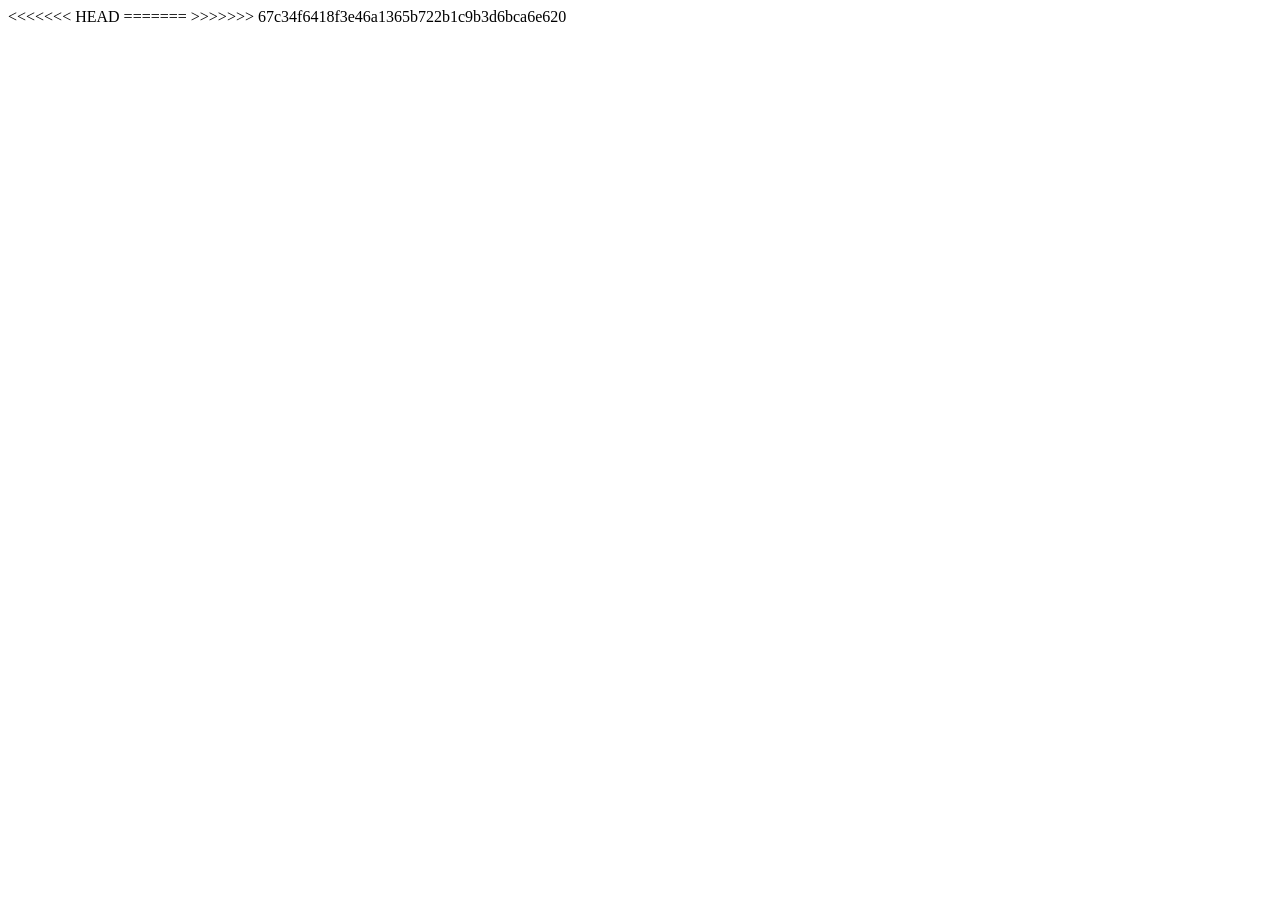
==== commit 2e2bd8b8: "Update20102026" ====
--- a/index.html
+++ b/index.html
@@ -14,7 +14,11 @@
 <body>
   <div id="root"></div>
 
+<<<<<<< HEAD
+  <!-- Núcleo PRINCIPAL -->
+=======
   <!-- Núcleo -->
+>>>>>>> 67c34f6418f3e46a1365b722b1c9b3d6bca6e620
   <script src="js/supabase-config.js?v=4"></script>
   <script src="js/supabase-api.js?v=1"></script>
   <script src="js/constants.js?v=3"></script>
--- a/style.css
+++ b/style.css
@@ -1,7 +1,15 @@
+<<<<<<< HEAD
+#CambioColorAOriginal
+/* style.css — Electrolineras JAMB (vanilla JS) */
+:root{
+  --color-graphite-900:#12181b;--color-graphite-800:#1b2328;--color-graphite-700:#263038;--color-graphite-600:#3a464e;
+  --color-blue-600:#2f6fed;--color-blue-500:#4a83f2;--color-blue-100:#e4ecfd;
+=======
 /* style.css — Electrolineras JAMB (vanilla JS) */
 :root{
   --color-graphite-900:#12181b;--color-graphite-800:#1b2328;--color-graphite-700:#263038;--color-graphite-600:#3a464e;
   --color-blue-600:#e2711d;--color-blue-500:#f28c28;--color-blue-100:#fde9d0;
+>>>>>>> 67c34f6418f3e46a1365b722b1c9b3d6bca6e620
   --color-copper-500:#e8963d;--color-copper-100:#fbe9d3;
   --color-teal-500:#3fa796;--color-teal-100:#e0f2ee;
   --color-paper-100:#f5f6f2;--color-paper-000:#fff;
@@ -29,7 +37,11 @@
 .icon svg{width:1em;height:1em;display:block;}
 .icon{display:inline-flex;width:1.2em;height:1.2em;}
 
+<<<<<<< HEAD
+/* --- Botones --- */#botones
+=======
 /* --- Botones --- */
+>>>>>>> 67c34f6418f3e46a1365b722b1c9b3d6bca6e620
 .btn{display:inline-flex;align-items:center;gap:.4em;padding:.65em 1.1em;border-radius:var(--radius-pill);border:1px solid transparent;font-weight:600;font-size:.92rem;transition:transform .15s var(--ease),background .15s;}
 .btn:active{transform:scale(.97);}
 .btn--primary{background:var(--color-blue-600);color:#fff;}
@@ -372,7 +384,11 @@
 .accent-swatch{width:1.8rem;height:1.8rem;border-radius:50%;border:3px solid #fff;box-shadow:0 0 0 1px var(--color-line-200);cursor:pointer;transition:transform .18s var(--ease),box-shadow .18s var(--ease);}
 .accent-swatch:hover{transform:scale(1.1);}
 .accent-swatch.is-selected{box-shadow:0 0 0 2px var(--color-graphite-900),0 0 0 4px #fff;transform:scale(1.08);}
+<<<<<<< HEAD
+.accent-swatch--blue{background:#2f6fed}.accent-swatch--copper{background:#e8963d}.accent-swatch--teal{background:#3fa796}.accent-swatch--violet{background:#8b5cf6}
+=======
 .accent-swatch--blue{background:#e2711d}.accent-swatch--copper{background:#e8963d}.accent-swatch--teal{background:#3fa796}.accent-swatch--violet{background:#8b5cf6}
+>>>>>>> 67c34f6418f3e46a1365b722b1c9b3d6bca6e620
 .app-error{max-width:560px;margin:8rem auto;text-align:center;}
 @media (max-width:1100px){.app-shell__topbar{gap:.65rem}.app-shell__nav{order:3;flex-basis:100%;}.app-shell__topbar{flex-wrap:wrap}.app-shell__topbar-context{margin-left:auto}.app-shell__brand-plan{display:none}.nav-link{padding:.5rem .62rem;font-size:.73rem}.nav-link .icon{display:none}.view-container{padding-top:2rem;}}
 @media (max-width:760px){.app-shell__topbar{padding:.7rem .9rem}.app-shell__brand{order:1}.topbar-notifications{order:2;margin-left:auto}.app-shell__logout{order:2}.app-shell__nav{order:3;margin-top:.15rem}.app-shell__topbar-context{display:none}.view-container{padding:1.35rem .9rem 2.5rem}.view-header h1{font-size:2rem;}}
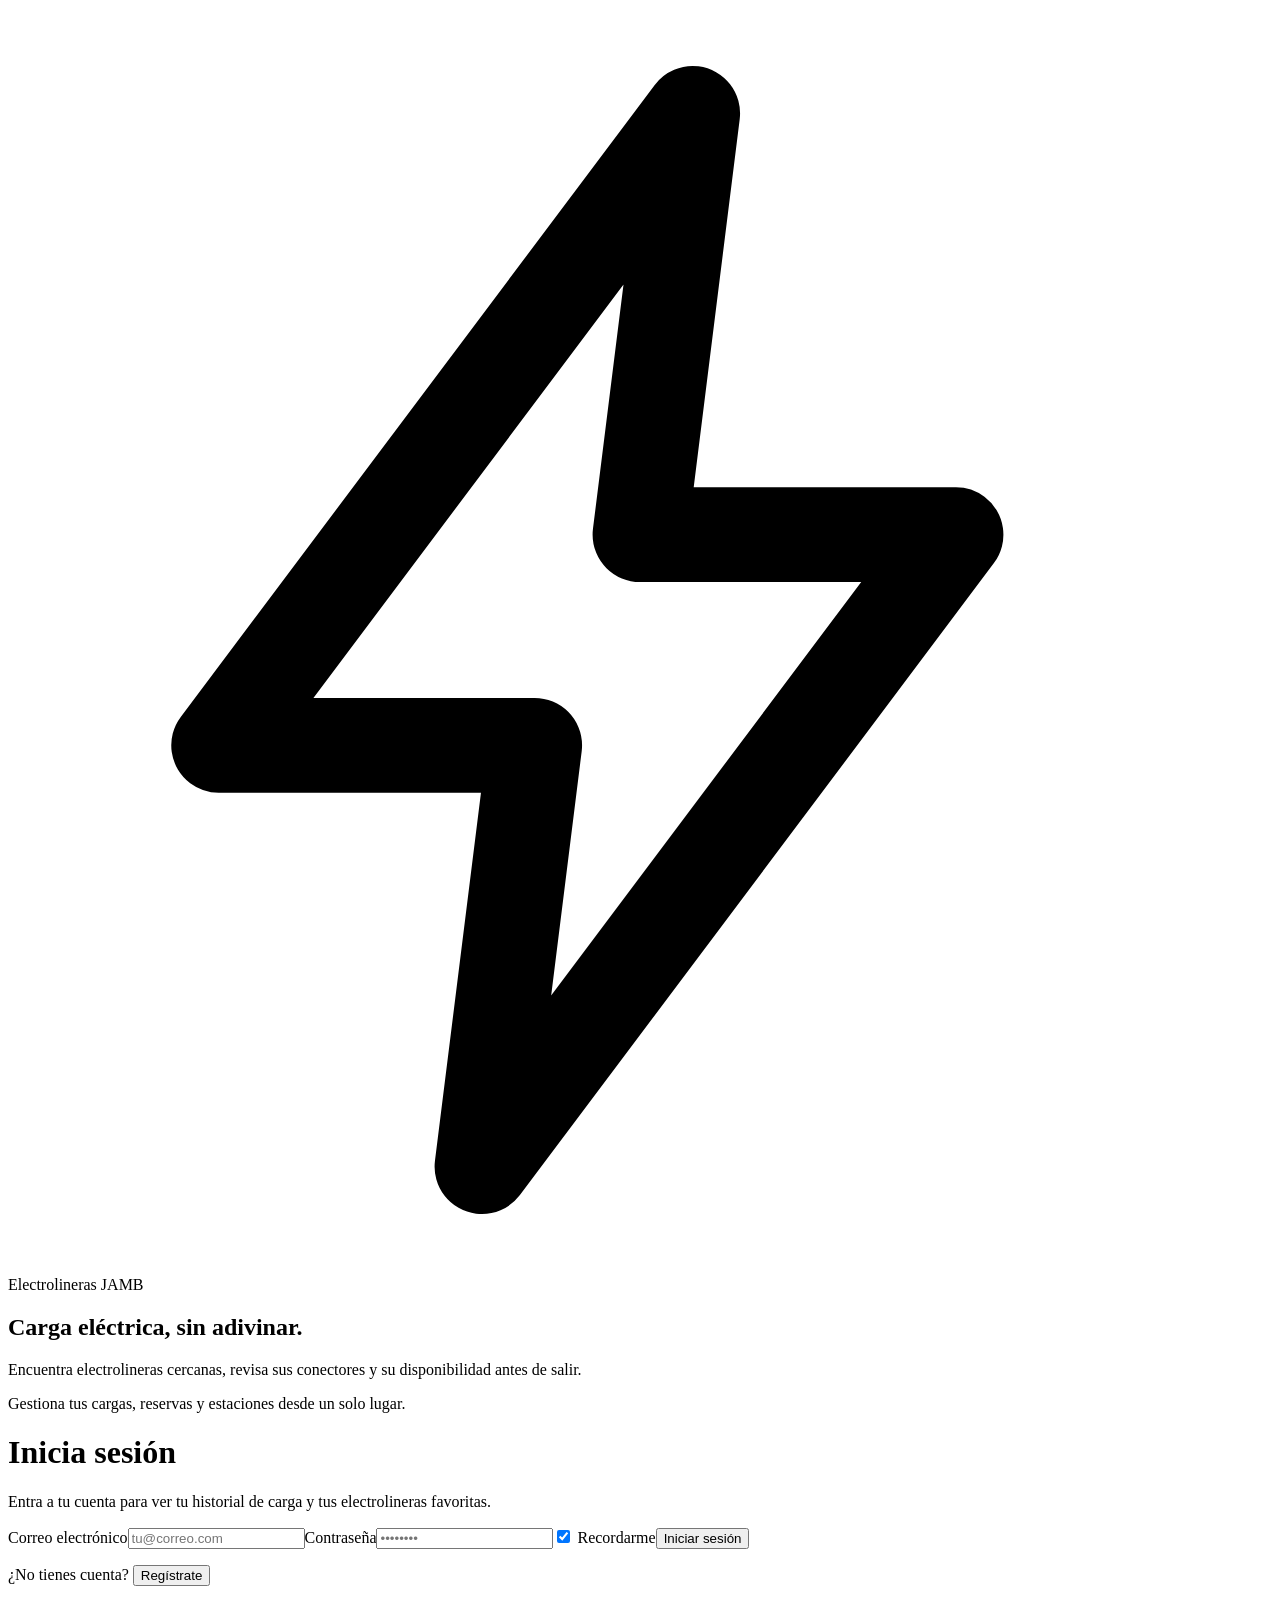
==== commit 6d753e11: "Solucion Problemas" ====
--- a/index.html
+++ b/index.html
@@ -14,11 +14,7 @@
 <body>
   <div id="root"></div>
 
-<<<<<<< HEAD
   <!-- Núcleo PRINCIPAL -->
-=======
-  <!-- Núcleo -->
->>>>>>> 67c34f6418f3e46a1365b722b1c9b3d6bca6e620
   <script src="js/supabase-config.js?v=4"></script>
   <script src="js/supabase-api.js?v=1"></script>
   <script src="js/constants.js?v=3"></script>
--- a/style.css
+++ b/style.css
@@ -1,15 +1,12 @@
-<<<<<<< HEAD
 #CambioColorAOriginal
 /* style.css — Electrolineras JAMB (vanilla JS) */
 :root{
   --color-graphite-900:#12181b;--color-graphite-800:#1b2328;--color-graphite-700:#263038;--color-graphite-600:#3a464e;
   --color-blue-600:#2f6fed;--color-blue-500:#4a83f2;--color-blue-100:#e4ecfd;
-=======
 /* style.css — Electrolineras JAMB (vanilla JS) */
 :root{
   --color-graphite-900:#12181b;--color-graphite-800:#1b2328;--color-graphite-700:#263038;--color-graphite-600:#3a464e;
   --color-blue-600:#e2711d;--color-blue-500:#f28c28;--color-blue-100:#fde9d0;
->>>>>>> 67c34f6418f3e46a1365b722b1c9b3d6bca6e620
   --color-copper-500:#e8963d;--color-copper-100:#fbe9d3;
   --color-teal-500:#3fa796;--color-teal-100:#e0f2ee;
   --color-paper-100:#f5f6f2;--color-paper-000:#fff;
@@ -37,11 +34,8 @@
 .icon svg{width:1em;height:1em;display:block;}
 .icon{display:inline-flex;width:1.2em;height:1.2em;}
 
-<<<<<<< HEAD
 /* --- Botones --- */#botones
-=======
 /* --- Botones --- */
->>>>>>> 67c34f6418f3e46a1365b722b1c9b3d6bca6e620
 .btn{display:inline-flex;align-items:center;gap:.4em;padding:.65em 1.1em;border-radius:var(--radius-pill);border:1px solid transparent;font-weight:600;font-size:.92rem;transition:transform .15s var(--ease),background .15s;}
 .btn:active{transform:scale(.97);}
 .btn--primary{background:var(--color-blue-600);color:#fff;}
@@ -384,11 +378,8 @@
 .accent-swatch{width:1.8rem;height:1.8rem;border-radius:50%;border:3px solid #fff;box-shadow:0 0 0 1px var(--color-line-200);cursor:pointer;transition:transform .18s var(--ease),box-shadow .18s var(--ease);}
 .accent-swatch:hover{transform:scale(1.1);}
 .accent-swatch.is-selected{box-shadow:0 0 0 2px var(--color-graphite-900),0 0 0 4px #fff;transform:scale(1.08);}
-<<<<<<< HEAD
 .accent-swatch--blue{background:#2f6fed}.accent-swatch--copper{background:#e8963d}.accent-swatch--teal{background:#3fa796}.accent-swatch--violet{background:#8b5cf6}
-=======
 .accent-swatch--blue{background:#e2711d}.accent-swatch--copper{background:#e8963d}.accent-swatch--teal{background:#3fa796}.accent-swatch--violet{background:#8b5cf6}
->>>>>>> 67c34f6418f3e46a1365b722b1c9b3d6bca6e620
 .app-error{max-width:560px;margin:8rem auto;text-align:center;}
 @media (max-width:1100px){.app-shell__topbar{gap:.65rem}.app-shell__nav{order:3;flex-basis:100%;}.app-shell__topbar{flex-wrap:wrap}.app-shell__topbar-context{margin-left:auto}.app-shell__brand-plan{display:none}.nav-link{padding:.5rem .62rem;font-size:.73rem}.nav-link .icon{display:none}.view-container{padding-top:2rem;}}
 @media (max-width:760px){.app-shell__topbar{padding:.7rem .9rem}.app-shell__brand{order:1}.topbar-notifications{order:2;margin-left:auto}.app-shell__logout{order:2}.app-shell__nav{order:3;margin-top:.15rem}.app-shell__topbar-context{display:none}.view-container{padding:1.35rem .9rem 2.5rem}.view-header h1{font-size:2rem;}}
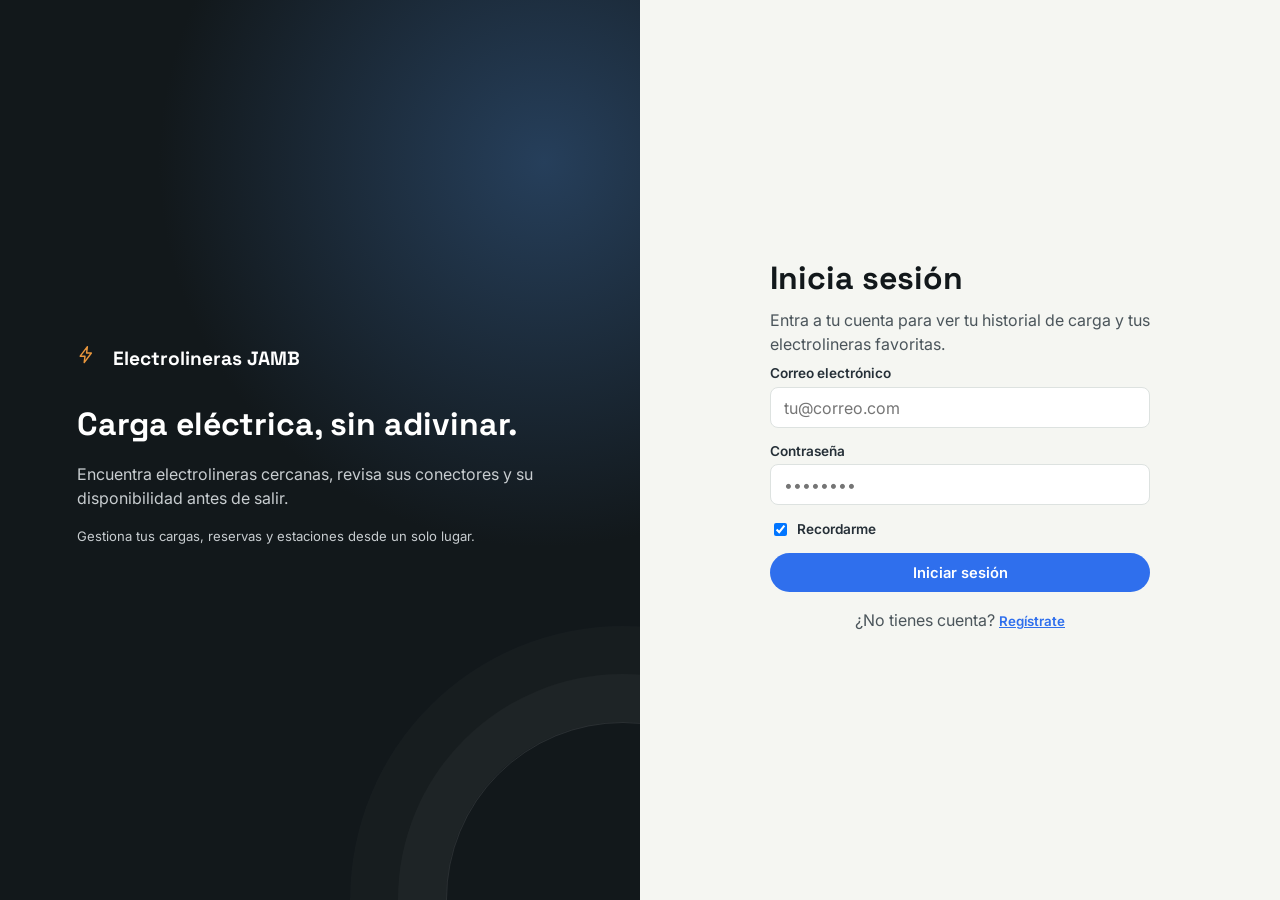
==== commit 5e4ad398: "Actualizacion Numero De Telefono" ====
--- a/index.html
+++ b/index.html
@@ -37,6 +37,7 @@
   <script src="js/views/charging.js?v=3"></script>
   <script src="js/views/garage.js?v=3"></script>
   <script src="js/views/admin.js?v=3"></script>
+  <script src="js/views/contact.js?v=3"></script>
 
   <!-- Shell / arranque -->
   <script src="js/app.js?v=3"></script>
--- a/style.css
+++ b/style.css
@@ -1,12 +1,7 @@
-#CambioColorAOriginal
 /* style.css — Electrolineras JAMB (vanilla JS) */
 :root{
   --color-graphite-900:#12181b;--color-graphite-800:#1b2328;--color-graphite-700:#263038;--color-graphite-600:#3a464e;
   --color-blue-600:#2f6fed;--color-blue-500:#4a83f2;--color-blue-100:#e4ecfd;
-/* style.css — Electrolineras JAMB (vanilla JS) */
-:root{
-  --color-graphite-900:#12181b;--color-graphite-800:#1b2328;--color-graphite-700:#263038;--color-graphite-600:#3a464e;
-  --color-blue-600:#e2711d;--color-blue-500:#f28c28;--color-blue-100:#fde9d0;
   --color-copper-500:#e8963d;--color-copper-100:#fbe9d3;
   --color-teal-500:#3fa796;--color-teal-100:#e0f2ee;
   --color-paper-100:#f5f6f2;--color-paper-000:#fff;
@@ -34,7 +29,6 @@
 .icon svg{width:1em;height:1em;display:block;}
 .icon{display:inline-flex;width:1.2em;height:1.2em;}
 
-/* --- Botones --- */#botones
 /* --- Botones --- */
 .btn{display:inline-flex;align-items:center;gap:.4em;padding:.65em 1.1em;border-radius:var(--radius-pill);border:1px solid transparent;font-weight:600;font-size:.92rem;transition:transform .15s var(--ease),background .15s;}
 .btn:active{transform:scale(.97);}
@@ -379,8 +373,33 @@
 .accent-swatch:hover{transform:scale(1.1);}
 .accent-swatch.is-selected{box-shadow:0 0 0 2px var(--color-graphite-900),0 0 0 4px #fff;transform:scale(1.08);}
 .accent-swatch--blue{background:#2f6fed}.accent-swatch--copper{background:#e8963d}.accent-swatch--teal{background:#3fa796}.accent-swatch--violet{background:#8b5cf6}
-.accent-swatch--blue{background:#e2711d}.accent-swatch--copper{background:#e8963d}.accent-swatch--teal{background:#3fa796}.accent-swatch--violet{background:#8b5cf6}
 .app-error{max-width:560px;margin:8rem auto;text-align:center;}
 @media (max-width:1100px){.app-shell__topbar{gap:.65rem}.app-shell__nav{order:3;flex-basis:100%;}.app-shell__topbar{flex-wrap:wrap}.app-shell__topbar-context{margin-left:auto}.app-shell__brand-plan{display:none}.nav-link{padding:.5rem .62rem;font-size:.73rem}.nav-link .icon{display:none}.view-container{padding-top:2rem;}}
 @media (max-width:760px){.app-shell__topbar{padding:.7rem .9rem}.app-shell__brand{order:1}.topbar-notifications{order:2;margin-left:auto}.app-shell__logout{order:2}.app-shell__nav{order:3;margin-top:.15rem}.app-shell__topbar-context{display:none}.view-container{padding:1.35rem .9rem 2.5rem}.view-header h1{font-size:2rem;}}
 @media (max-width:430px){.app-shell__logo{font-size:.92rem}.app-shell__logout{font-size:0;width:2.2rem;height:2.2rem;padding:.5rem}.app-shell__logout .icon{display:inline-flex}.nav-link{font-size:.7rem;padding:.5em .7em}.view-container{padding-inline:.75rem}.accent-setting{min-width:100%;}}
+
+/* --- Foto de perfil --- */
+.avatar{display:inline-flex;align-items:center;justify-content:center;flex-shrink:0;border-radius:50%;object-fit:cover;overflow:hidden;background:var(--accent,var(--color-blue-600));color:#fff;font:700 1rem var(--font-display);}
+.avatar--sm{width:2.2rem;height:2.2rem;font-size:.85rem;}
+.avatar--md{width:2.6rem;height:2.6rem;}
+.avatar--xl{width:5.5rem;height:5.5rem;font-size:1.8rem;border:3px solid var(--accent-soft,var(--color-blue-100));box-shadow:var(--shadow-card);}
+.topbar-avatar{display:inline-flex;flex:0 0 auto;padding:0;border:2px solid var(--accent-soft,var(--color-blue-100));border-radius:50%;background:none;transition:transform .18s var(--ease);}
+.topbar-avatar:hover{transform:scale(1.06);}
+.profile-card{display:flex;align-items:center;flex-wrap:wrap;gap:1.1rem;margin-bottom:1.25rem;}
+.profile-card__info{flex:1;min-width:180px;}
+.profile-card__info h2{margin:0;}
+.profile-card__info p{margin:.1rem 0 0;}
+.profile-card__upload{cursor:pointer;}
+@media (max-width:760px){.topbar-avatar{order:2;}}
+
+/* --- Contacto y teléfono --- */
+.profile-card__actions{display:flex;flex-direction:column;gap:.5rem;}
+.contact-grid{display:grid;grid-template-columns:repeat(3,1fr);gap:1rem;margin-bottom:1.25rem;}
+.contact-card{display:flex;flex-direction:column;align-items:flex-start;gap:.4rem;margin:0;}
+.contact-card h3{margin:.3rem 0 0;}
+.contact-card .btn{margin-top:auto;text-decoration:none;}
+.contact-info{display:flex;align-items:center;justify-content:space-between;gap:1rem;flex-wrap:wrap;}
+.contact-info strong{font:700 1.15rem var(--font-display);}
+.admin-user-card a{color:var(--color-blue-600);font-weight:600;}
+@media (max-width:680px){.contact-grid{grid-template-columns:1fr;}.profile-card__actions{width:100%;}}
+
